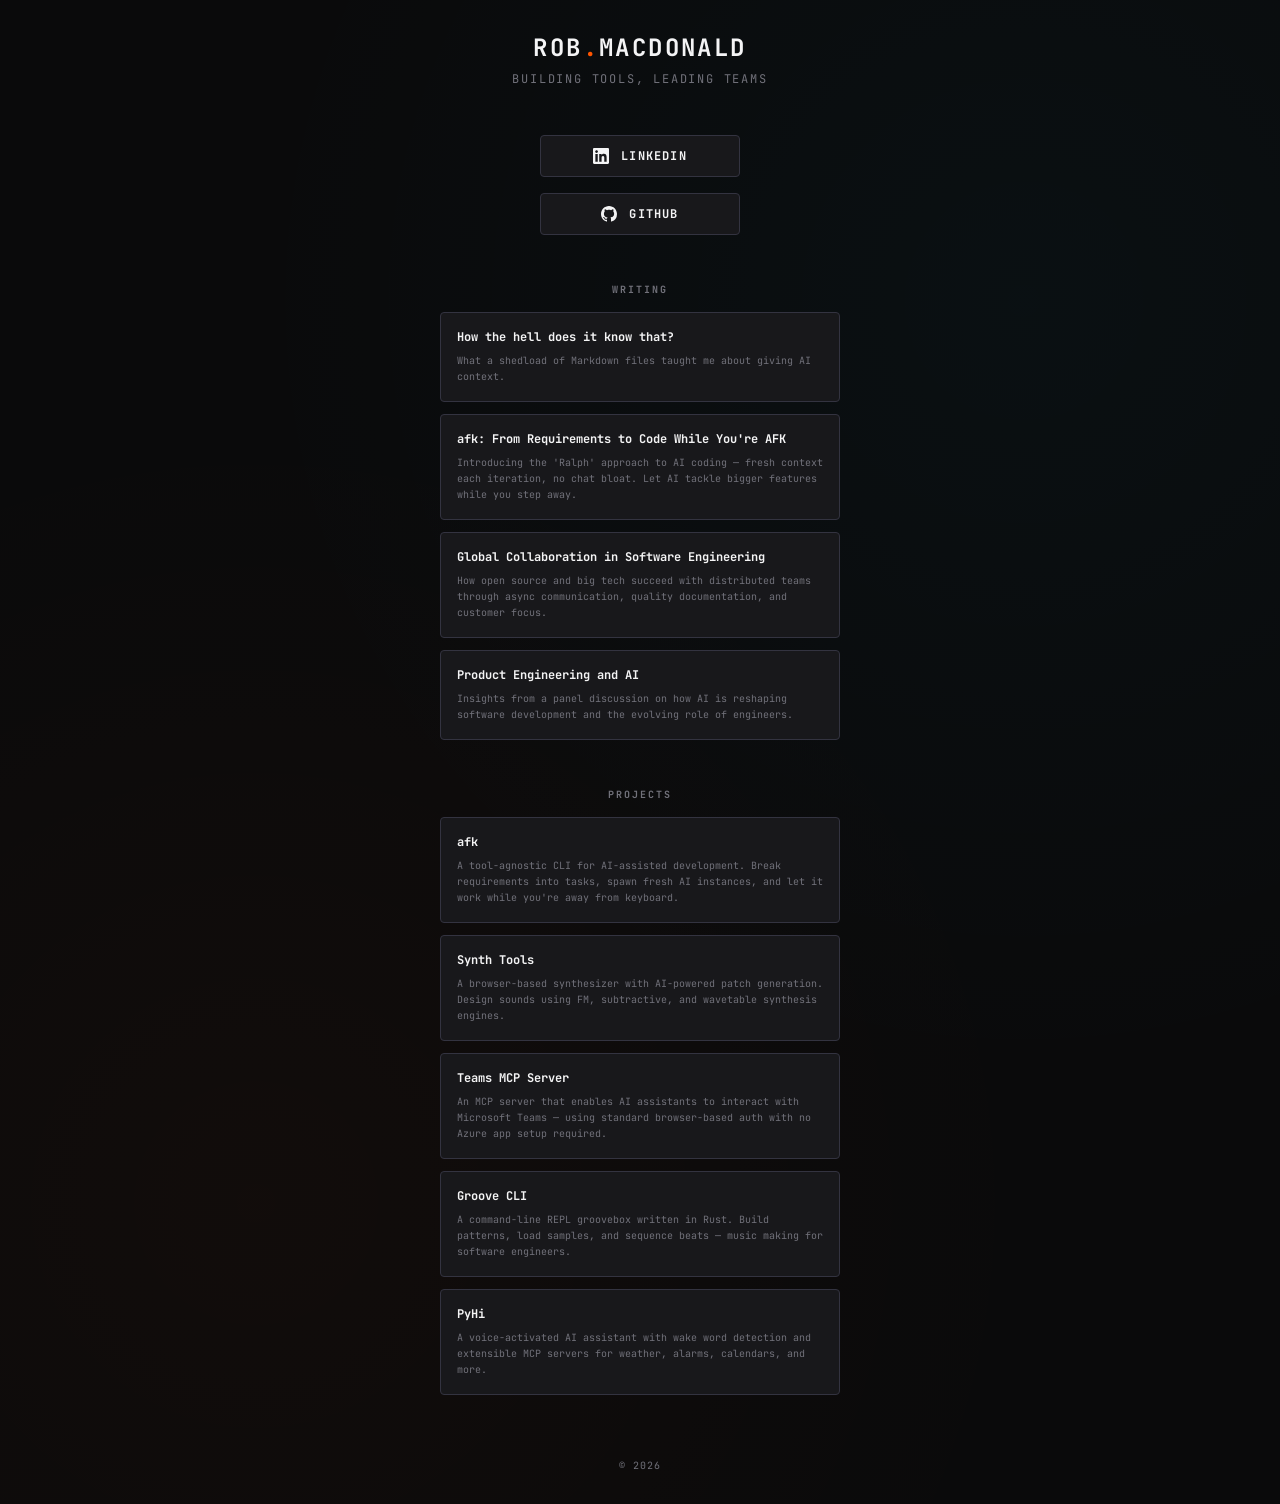
==== index.html @ ab0efc95 "Add LinkedIn article on AI context from Markdown files. Co-authored-by: Cursor <cursoragent@cursor.c" ====
<!DOCTYPE html>
<html lang="en">
<head>
  <meta charset="UTF-8">
  <meta name="viewport" content="width=device-width, initial-scale=1.0">
  <title>Rob MacDonald</title>
  <link rel="icon" type="image/svg+xml" href="/favicon.svg">
  <link rel="preconnect" href="https://fonts.googleapis.com">
  <link rel="preconnect" href="https://fonts.gstatic.com" crossorigin>
  <link href="https://fonts.googleapis.com/css2?family=JetBrains+Mono:wght@400;700&display=swap" rel="stylesheet">
  <style>
    :root {
      --bg: #0a0a0b;
      --surface: #18181b;
      --border: #333340;
      --text: #f4f4f5;
      --text-muted: #71717a;
      --orange: #ff5500;
      --cyan: #00c8ff;
    }

    * {
      margin: 0;
      padding: 0;
      box-sizing: border-box;
    }

    body {
      font-family: 'JetBrains Mono', monospace;
      background-color: var(--bg);
      color: var(--text);
      min-height: 100vh;
      display: flex;
      align-items: center;
      justify-content: center;
      background-image: 
        radial-gradient(circle at 20% 80%, rgba(255, 85, 0, 0.03) 0%, transparent 50%),
        radial-gradient(circle at 80% 20%, rgba(0, 200, 255, 0.03) 0%, transparent 50%);
    }

    .container {
      text-align: center;
      padding: 2rem;
    }

    h1 {
      font-size: 1.5rem;
      font-weight: 700;
      letter-spacing: 0.1em;
      text-transform: uppercase;
      margin-bottom: 0.5rem;
    }

    .title-accent {
      color: var(--orange);
    }

    .subtitle {
      font-size: 0.75rem;
      color: var(--text-muted);
      letter-spacing: 0.15em;
      text-transform: uppercase;
      margin-bottom: 3rem;
    }

    .links {
      display: flex;
      flex-direction: column;
      gap: 1rem;
      align-items: center;
    }

    .link {
      display: inline-flex;
      align-items: center;
      gap: 0.75rem;
      padding: 0.75rem 1.5rem;
      background: var(--surface);
      border: 1px solid var(--border);
      border-radius: 4px;
      color: var(--text);
      text-decoration: none;
      font-size: 0.75rem;
      font-weight: 700;
      letter-spacing: 0.1em;
      text-transform: uppercase;
      transition: all 0.2s ease;
      min-width: 200px;
      justify-content: center;
    }

    .link:hover {
      border-color: var(--orange);
      box-shadow: 0 0 20px rgba(255, 85, 0, 0.15);
      transform: translateY(-2px);
    }

    .link svg {
      width: 16px;
      height: 16px;
      fill: currentColor;
    }

    .link:hover svg {
      fill: var(--orange);
    }

    .link--synth:hover {
      border-color: var(--cyan);
      box-shadow: 0 0 20px rgba(0, 200, 255, 0.15);
    }

    .link--synth:hover svg {
      fill: var(--cyan);
    }

    .articles {
      margin-top: 3rem;
      text-align: left;
      max-width: 400px;
    }

    .section-title {
      font-size: 0.625rem;
      color: var(--text-muted);
      letter-spacing: 0.2em;
      text-transform: uppercase;
      margin-bottom: 1rem;
      text-align: center;
    }

    .article {
      display: block;
      padding: 1rem;
      background: var(--surface);
      border: 1px solid var(--border);
      border-radius: 4px;
      text-decoration: none;
      margin-bottom: 0.75rem;
      transition: all 0.2s ease;
    }

    .article:hover {
      border-color: var(--orange);
      box-shadow: 0 0 20px rgba(255, 85, 0, 0.1);
    }

    .article-title {
      font-size: 0.75rem;
      font-weight: 700;
      color: var(--text);
      margin-bottom: 0.5rem;
    }

    .article:hover .article-title {
      color: var(--orange);
    }

    .article--project:hover {
      border-color: var(--cyan);
      box-shadow: 0 0 20px rgba(0, 200, 255, 0.1);
    }

    .article--project:hover .article-title {
      color: var(--cyan);
    }

    .article-desc {
      font-size: 0.625rem;
      color: var(--text-muted);
      line-height: 1.6;
    }

    .footer {
      margin-top: 4rem;
      font-size: 0.625rem;
      color: var(--text-muted);
      letter-spacing: 0.1em;
    }
  </style>
</head>
<body>
  <div class="container">
    <h1>Rob<span class="title-accent">.</span>MacDonald</h1>
    <p class="subtitle">Building Tools, Leading Teams</p>
    
    <nav class="links">
      <a href="https://www.linkedin.com/in/rob-macdonald/" class="link" target="_blank" rel="noopener">
        <svg viewBox="0 0 24 24" xmlns="http://www.w3.org/2000/svg">
          <path d="M20.447 20.452h-3.554v-5.569c0-1.328-.027-3.037-1.852-3.037-1.853 0-2.136 1.445-2.136 2.939v5.667H9.351V9h3.414v1.561h.046c.477-.9 1.637-1.85 3.37-1.85 3.601 0 4.267 2.37 4.267 5.455v6.286zM5.337 7.433c-1.144 0-2.063-.926-2.063-2.065 0-1.138.92-2.063 2.063-2.063 1.14 0 2.064.925 2.064 2.063 0 1.139-.925 2.065-2.064 2.065zm1.782 13.019H3.555V9h3.564v11.452zM22.225 0H1.771C.792 0 0 .774 0 1.729v20.542C0 23.227.792 24 1.771 24h20.451C23.2 24 24 23.227 24 22.271V1.729C24 .774 23.2 0 22.222 0h.003z"/>
        </svg>
        LinkedIn
      </a>
      
      <a href="https://github.com/m0nkmaster" class="link" target="_blank" rel="noopener">
        <svg viewBox="0 0 24 24" xmlns="http://www.w3.org/2000/svg">
          <path d="M12 0C5.37 0 0 5.37 0 12c0 5.31 3.435 9.795 8.205 11.385.6.105.825-.255.825-.57 0-.285-.015-1.23-.015-2.235-3.015.555-3.795-.735-4.035-1.41-.135-.345-.72-1.41-1.23-1.695-.42-.225-1.02-.78-.015-.795.945-.015 1.62.87 1.845 1.23 1.08 1.815 2.805 1.305 3.495.99.105-.78.42-1.305.765-1.605-2.67-.3-5.46-1.335-5.46-5.925 0-1.305.465-2.385 1.23-3.225-.12-.3-.54-1.53.12-3.18 0 0 1.005-.315 3.3 1.23.96-.27 1.98-.405 3-.405s2.04.135 3 .405c2.295-1.56 3.3-1.23 3.3-1.23.66 1.65.24 2.88.12 3.18.765.84 1.23 1.905 1.23 3.225 0 4.605-2.805 5.625-5.475 5.925.435.375.81 1.095.81 2.22 0 1.605-.015 2.895-.015 3.3 0 .315.225.69.825.57A12.02 12.02 0 0024 12c0-6.63-5.37-12-12-12z"/>
        </svg>
        GitHub
      </a>
    </nav>
    
    <section class="articles">
      <h2 class="section-title">Writing</h2>
      
      <a href="https://www.linkedin.com/pulse/how-hell-does-know-rob-macdonald-uwgbe" class="article" target="_blank" rel="noopener">
        <h3 class="article-title">How the hell does it know that?</h3>
        <p class="article-desc">What a shedload of Markdown files taught me about giving AI context.</p>
      </a>
      
      <a href="https://www.linkedin.com/pulse/afk-laid-back-way-work-ai-bigger-features-rob-macdonald-viewe/" class="article" target="_blank" rel="noopener">
        <h3 class="article-title">afk: From Requirements to Code While You're AFK</h3>
        <p class="article-desc">Introducing the 'Ralph' approach to AI coding — fresh context each iteration, no chat bloat. Let AI tackle bigger features while you step away.</p>
      </a>
      
      <a href="https://www.linkedin.com/pulse/global-collaboration-software-engineering-rob-macdonald-ys1gf" class="article" target="_blank" rel="noopener">
        <h3 class="article-title">Global Collaboration in Software Engineering</h3>
        <p class="article-desc">How open source and big tech succeed with distributed teams through async communication, quality documentation, and customer focus.</p>
      </a>
      
      <a href="https://www.linkedin.com/pulse/product-engineering-ai-redefining-software-rob-macdonald-lkiae" class="article" target="_blank" rel="noopener">
        <h3 class="article-title">Product Engineering and AI</h3>
        <p class="article-desc">Insights from a panel discussion on how AI is reshaping software development and the evolving role of engineers.</p>
      </a>
    </section>
    
    <section class="articles">
      <h2 class="section-title">Projects</h2>
      
      <a href="https://github.com/m0nkmaster/afk" class="article article--project" target="_blank" rel="noopener">
        <h3 class="article-title">afk</h3>
        <p class="article-desc">A tool-agnostic CLI for AI-assisted development. Break requirements into tasks, spawn fresh AI instances, and let it work while you're away from keyboard.</p>
      </a>
      
      <a href="https://synthtools.robmacdonald.com" class="article article--project" target="_blank" rel="noopener">
        <h3 class="article-title">Synth Tools</h3>
        <p class="article-desc">A browser-based synthesizer with AI-powered patch generation. Design sounds using FM, subtractive, and wavetable synthesis engines.</p>
      </a>
      
      <a href="https://github.com/m0nkmaster/msteams-mcp" class="article article--project" target="_blank" rel="noopener">
        <h3 class="article-title">Teams MCP Server</h3>
        <p class="article-desc">An MCP server that enables AI assistants to interact with Microsoft Teams — using standard browser-based auth with no Azure app setup required.</p>
      </a>
      
      <a href="https://github.com/m0nkmaster/groove-cli" class="article article--project" target="_blank" rel="noopener">
        <h3 class="article-title">Groove CLI</h3>
        <p class="article-desc">A command-line REPL groovebox written in Rust. Build patterns, load samples, and sequence beats — music making for software engineers.</p>
      </a>
      
      <a href="https://github.com/m0nkmaster/pyhi" class="article article--project" target="_blank" rel="noopener">
        <h3 class="article-title">PyHi</h3>
        <p class="article-desc">A voice-activated AI assistant with wake word detection and extensible MCP servers for weather, alarms, calendars, and more.</p>
      </a>
    </section>
    
    <footer class="footer">
      © 2026
    </footer>
  </div>
</body>
</html>
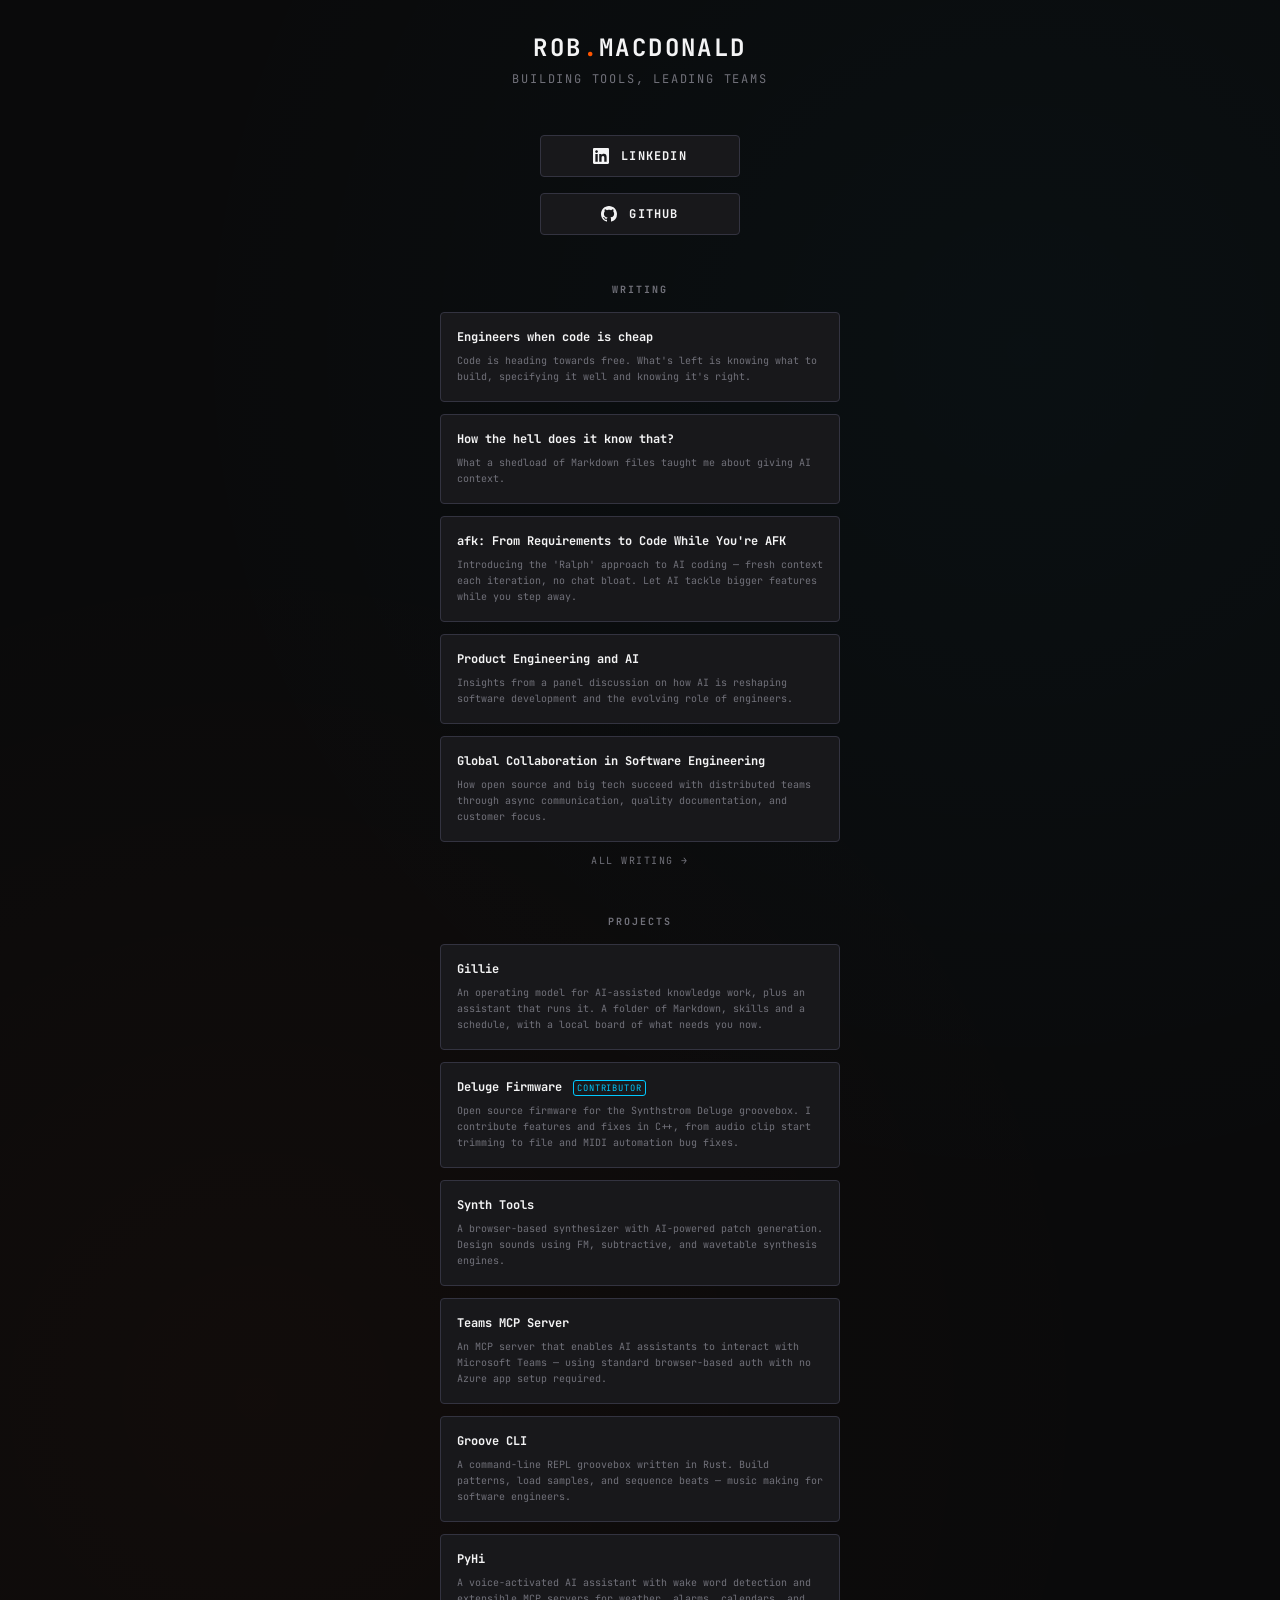
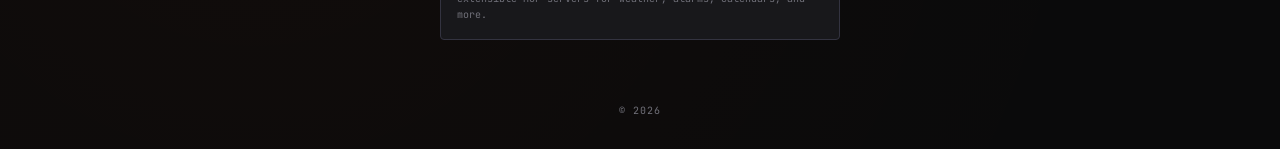
==== commit b6254fd9: "Add article pages, Gillie and Deluge projects, drop afk project Co-Authored-By: Claude Opus 5.5 <nor" ====
--- a/index.html
+++ b/index.html
@@ -171,6 +171,43 @@
       line-height: 1.6;
     }
 
+    .article--static:hover {
+      border-color: var(--border);
+      box-shadow: none;
+    }
+
+    .article--static:hover .article-title {
+      color: var(--text);
+    }
+
+    .tag {
+      font-size: 0.55rem;
+      font-weight: 400;
+      color: var(--cyan);
+      border: 1px solid var(--cyan);
+      border-radius: 3px;
+      padding: 0.1em 0.4em;
+      margin-left: 0.4em;
+      letter-spacing: 0.1em;
+      text-transform: uppercase;
+      vertical-align: middle;
+    }
+
+    .all-link {
+      display: block;
+      text-align: center;
+      font-size: 0.625rem;
+      color: var(--text-muted);
+      letter-spacing: 0.15em;
+      text-transform: uppercase;
+      text-decoration: none;
+      margin-top: 0.5rem;
+    }
+
+    .all-link:hover {
+      color: var(--orange);
+    }
+
     .footer {
       margin-top: 4rem;
       font-size: 0.625rem;
@@ -203,33 +240,45 @@
     <section class="articles">
       <h2 class="section-title">Writing</h2>
       
-      <a href="https://www.linkedin.com/pulse/how-hell-does-know-rob-macdonald-uwgbe" class="article" target="_blank" rel="noopener">
+      <a href="/writing/engineers-when-code-is-cheap/" class="article">
+        <h3 class="article-title">Engineers when code is cheap</h3>
+        <p class="article-desc">Code is heading towards free. What's left is knowing what to build, specifying it well and knowing it's right.</p>
+      </a>
+      
+      <a href="/writing/how-the-hell-does-it-know-that/" class="article">
         <h3 class="article-title">How the hell does it know that?</h3>
         <p class="article-desc">What a shedload of Markdown files taught me about giving AI context.</p>
       </a>
       
-      <a href="https://www.linkedin.com/pulse/afk-laid-back-way-work-ai-bigger-features-rob-macdonald-viewe/" class="article" target="_blank" rel="noopener">
+      <a href="/writing/afk/" class="article">
         <h3 class="article-title">afk: From Requirements to Code While You're AFK</h3>
         <p class="article-desc">Introducing the 'Ralph' approach to AI coding — fresh context each iteration, no chat bloat. Let AI tackle bigger features while you step away.</p>
       </a>
       
-      <a href="https://www.linkedin.com/pulse/global-collaboration-software-engineering-rob-macdonald-ys1gf" class="article" target="_blank" rel="noopener">
+      <a href="/writing/product-engineering-and-ai/" class="article">
+        <h3 class="article-title">Product Engineering and AI</h3>
+        <p class="article-desc">Insights from a panel discussion on how AI is reshaping software development and the evolving role of engineers.</p>
+      </a>
+      
+      <a href="/writing/global-collaboration-in-software-engineering/" class="article">
         <h3 class="article-title">Global Collaboration in Software Engineering</h3>
         <p class="article-desc">How open source and big tech succeed with distributed teams through async communication, quality documentation, and customer focus.</p>
       </a>
       
-      <a href="https://www.linkedin.com/pulse/product-engineering-ai-redefining-software-rob-macdonald-lkiae" class="article" target="_blank" rel="noopener">
-        <h3 class="article-title">Product Engineering and AI</h3>
-        <p class="article-desc">Insights from a panel discussion on how AI is reshaping software development and the evolving role of engineers.</p>
-      </a>
+      <a href="/writing/" class="all-link">All writing &rarr;</a>
     </section>
     
     <section class="articles">
       <h2 class="section-title">Projects</h2>
       
-      <a href="https://github.com/m0nkmaster/afk" class="article article--project" target="_blank" rel="noopener">
-        <h3 class="article-title">afk</h3>
-        <p class="article-desc">A tool-agnostic CLI for AI-assisted development. Break requirements into tasks, spawn fresh AI instances, and let it work while you're away from keyboard.</p>
+      <div class="article article--project article--static">
+        <h3 class="article-title">Gillie</h3>
+        <p class="article-desc">An operating model for AI-assisted knowledge work, plus an assistant that runs it. A folder of Markdown, skills and a schedule, with a local board of what needs you now.</p>
+      </div>
+      
+      <a href="https://github.com/SynthstromAudible/DelugeFirmware/pulls?q=is%3Apr+author%3Am0nkmaster" class="article article--project" target="_blank" rel="noopener">
+        <h3 class="article-title">Deluge Firmware <span class="tag">Contributor</span></h3>
+        <p class="article-desc">Open source firmware for the Synthstrom Deluge groovebox. I contribute features and fixes in C++, from audio clip start trimming to file and MIDI automation bug fixes.</p>
       </a>
       
       <a href="https://synthtools.robmacdonald.com" class="article article--project" target="_blank" rel="noopener">
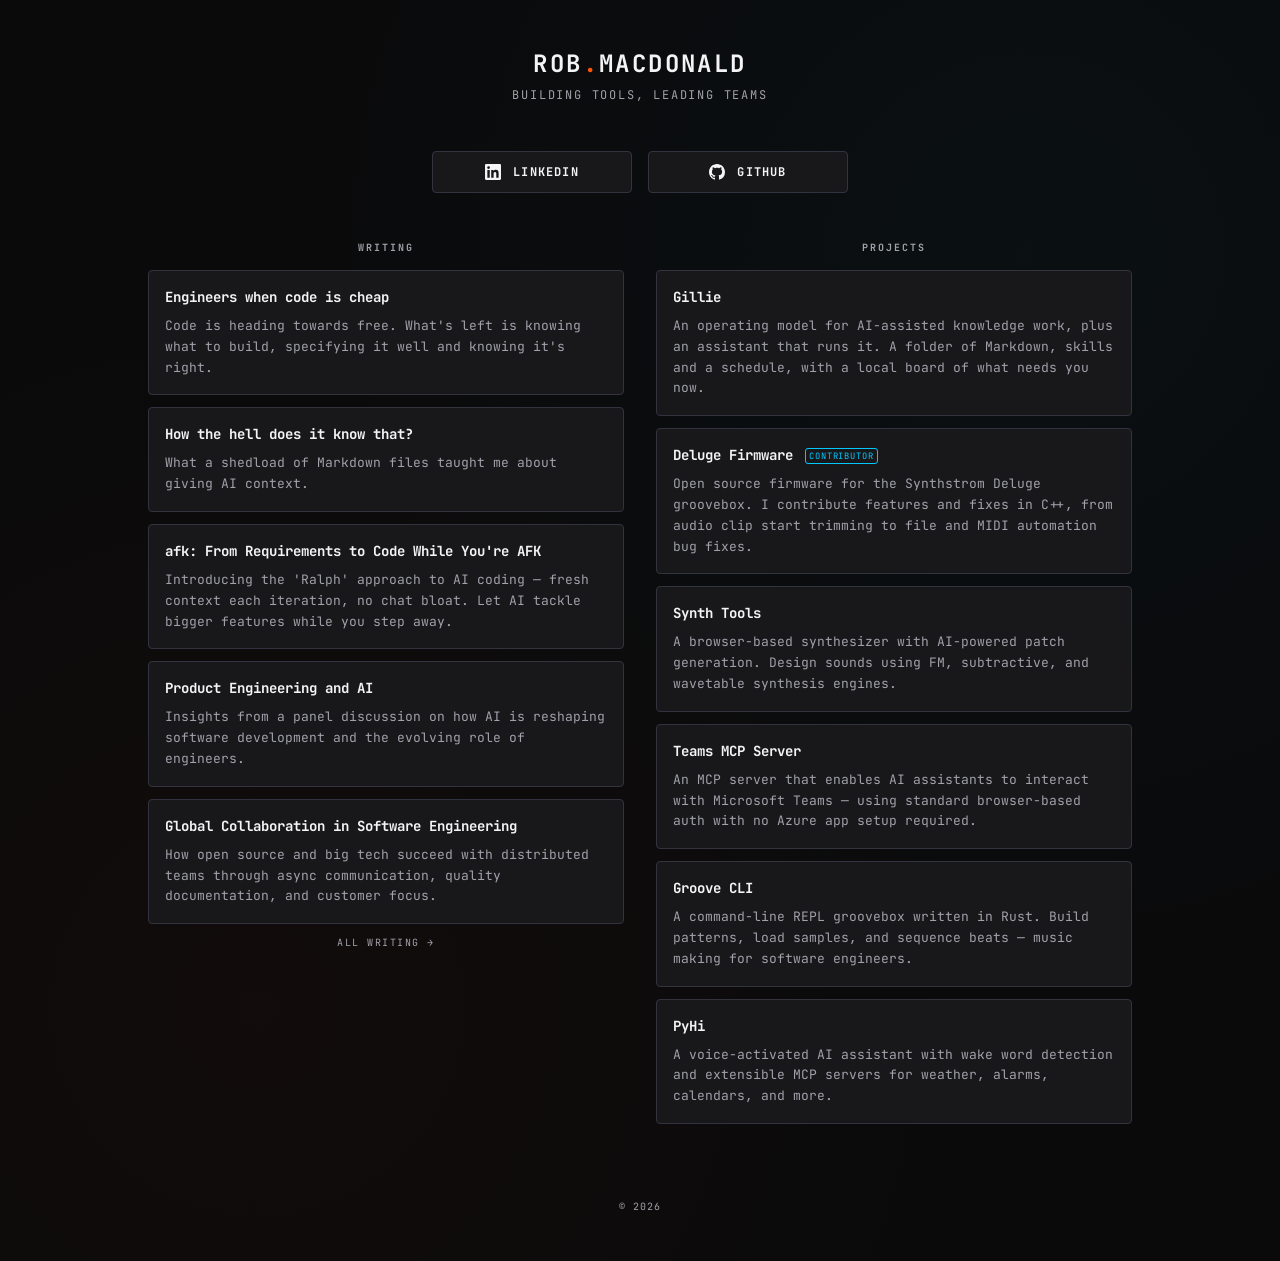
==== commit e4f7c19d: "feat: widen homepage and improve responsive article previews" ====
--- a/index.html
+++ b/index.html
@@ -1,6 +1,7 @@
 <!DOCTYPE html>
-<html lang="en">
+<html lang="en-GB">
 <head>
+  <script>(function(w,d,s,l,i){w[l]=w[l]||[];w[l].push({'gtm.start':new Date().getTime(),event:'gtm.js'});var f=d.getElementsByTagName(s)[0],j=d.createElement(s),dl=l!='dataLayer'?'&l='+l:'';j.async=true;j.src='https://www.googletagmanager.com/gtm.js?id='+i+dl;f.parentNode.insertBefore(j,f);})(window,document,'script','dataLayer','GTM-M8LV8Z5P');</script>
   <meta charset="UTF-8">
   <meta name="viewport" content="width=device-width, initial-scale=1.0">
   <title>Rob MacDonald</title>
@@ -14,7 +15,7 @@
       --surface: #18181b;
       --border: #333340;
       --text: #f4f4f5;
-      --text-muted: #71717a;
+      --text-muted: #a1a1aa;
       --orange: #ff5500;
       --cyan: #00c8ff;
     }
@@ -39,8 +40,10 @@
     }
 
     .container {
+      width: 100%;
+      max-width: 1080px;
       text-align: center;
-      padding: 2rem;
+      padding: clamp(1.25rem, 4vw, 3rem);
     }
 
     h1 {
@@ -65,7 +68,8 @@
 
     .links {
       display: flex;
-      flex-direction: column;
+      flex-wrap: wrap;
+      justify-content: center;
       gap: 1rem;
       align-items: center;
     }
@@ -114,10 +118,51 @@
       fill: var(--cyan);
     }
 
+    .content {
+      display: grid;
+      grid-template-columns: minmax(0, 1fr);
+      gap: 2.5rem;
+      margin-top: 3rem;
+    }
+
     .articles {
-      margin-top: 3rem;
+      min-width: 0;
       text-align: left;
-      max-width: 400px;
+    }
+
+    @media (min-width: 800px) {
+      .content {
+        grid-template-columns: repeat(2, minmax(0, 1fr));
+        gap: 2rem;
+      }
+    }
+
+    @media (max-width: 399px) {
+      h1 {
+        font-size: 1.25rem;
+        letter-spacing: 0.05em;
+      }
+
+      .link {
+        min-width: 0;
+        flex: 1 1 120px;
+        padding-inline: 1rem;
+      }
+    }
+
+    a:focus-visible {
+      outline: 2px solid var(--orange);
+      outline-offset: 4px;
+    }
+
+    @media (prefers-reduced-motion: reduce) {
+      .link, .article {
+        transition: none;
+      }
+
+      .link:hover {
+        transform: none;
+      }
     }
 
     .section-title {
@@ -146,7 +191,9 @@
     }
 
     .article-title {
-      font-size: 0.75rem;
+      font-size: 0.875rem;
+      line-height: 1.5;
+      overflow-wrap: anywhere;
       font-weight: 700;
       color: var(--text);
       margin-bottom: 0.5rem;
@@ -166,7 +213,7 @@
     }
 
     .article-desc {
-      font-size: 0.625rem;
+      font-size: 0.8125rem;
       color: var(--text-muted);
       line-height: 1.6;
     }
@@ -217,6 +264,7 @@
   </style>
 </head>
 <body>
+  <noscript><iframe src="https://www.googletagmanager.com/ns.html?id=GTM-M8LV8Z5P" height="0" width="0" style="display:none;visibility:hidden"></iframe></noscript>
   <div class="container">
     <h1>Rob<span class="title-accent">.</span>MacDonald</h1>
     <p class="subtitle">Building Tools, Leading Teams</p>
@@ -237,6 +285,7 @@
       </a>
     </nav>
     
+    <main class="content">
     <section class="articles">
       <h2 class="section-title">Writing</h2>
       
@@ -302,6 +351,8 @@
       </a>
     </section>
     
+    </main>
+
     <footer class="footer">
       © 2026
     </footer>
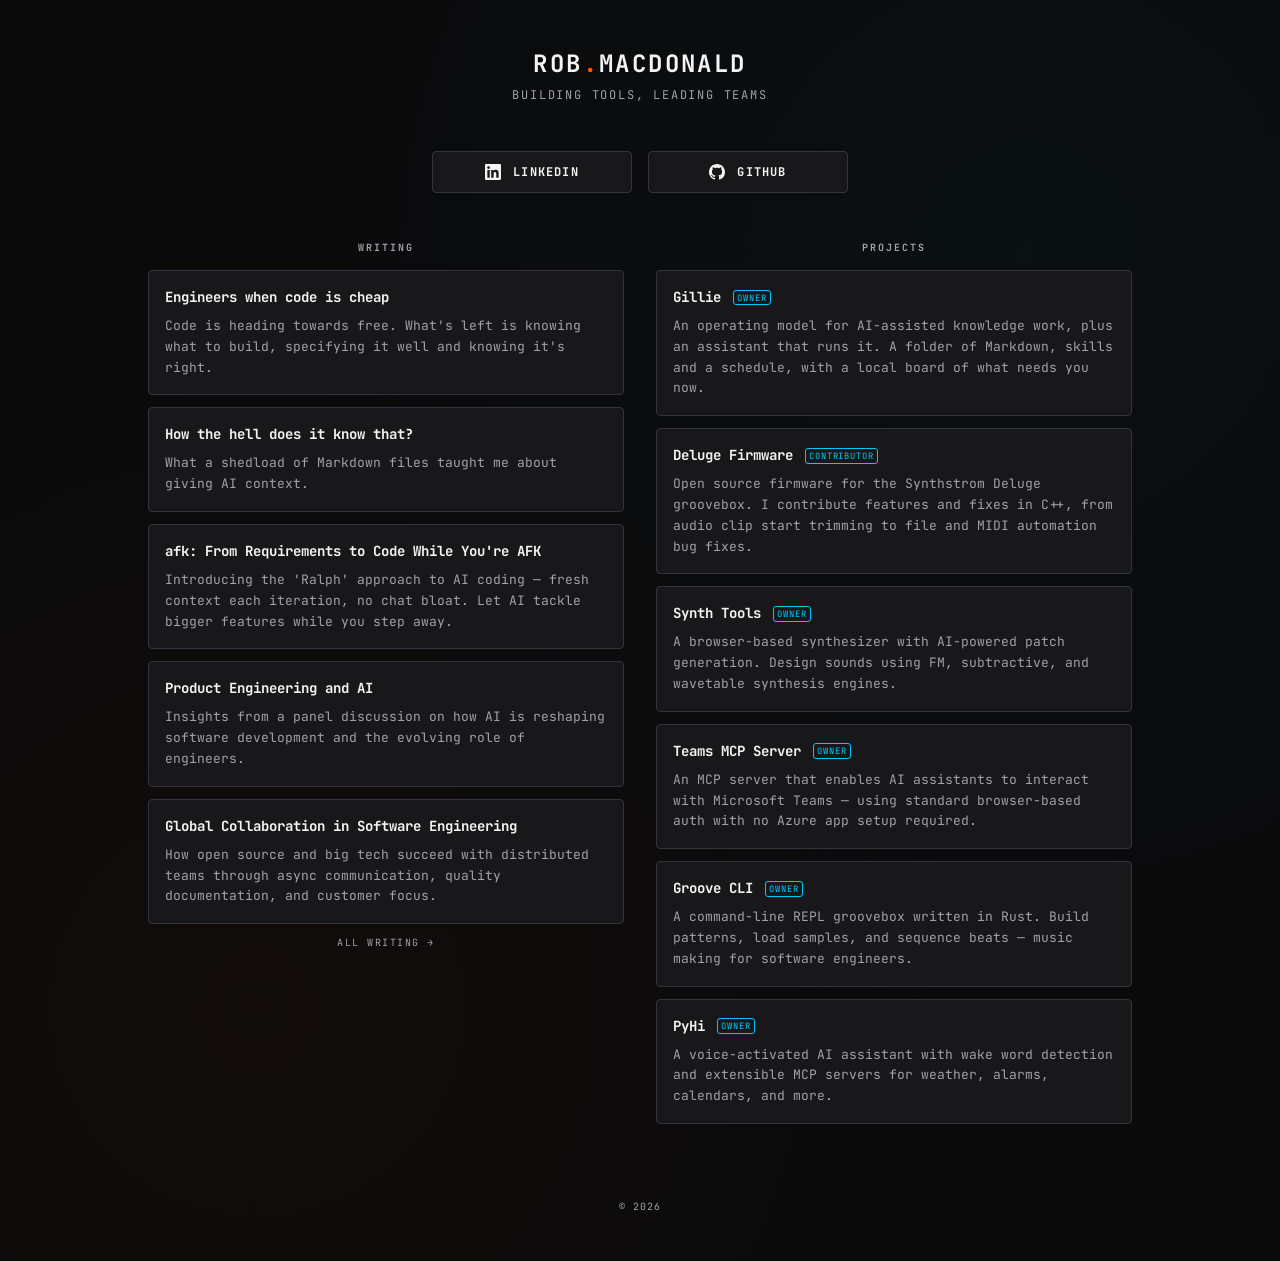
==== commit 85f2cb33: "feat: label owned projects on homepage" ====
--- a/index.html
+++ b/index.html
@@ -321,7 +321,7 @@
       <h2 class="section-title">Projects</h2>
       
       <div class="article article--project article--static">
-        <h3 class="article-title">Gillie</h3>
+        <h3 class="article-title">Gillie <span class="tag">Owner</span></h3>
         <p class="article-desc">An operating model for AI-assisted knowledge work, plus an assistant that runs it. A folder of Markdown, skills and a schedule, with a local board of what needs you now.</p>
       </div>
       
@@ -331,22 +331,22 @@
       </a>
       
       <a href="https://synthtools.robmacdonald.com" class="article article--project" target="_blank" rel="noopener">
-        <h3 class="article-title">Synth Tools</h3>
+        <h3 class="article-title">Synth Tools <span class="tag">Owner</span></h3>
         <p class="article-desc">A browser-based synthesizer with AI-powered patch generation. Design sounds using FM, subtractive, and wavetable synthesis engines.</p>
       </a>
       
       <a href="https://github.com/m0nkmaster/msteams-mcp" class="article article--project" target="_blank" rel="noopener">
-        <h3 class="article-title">Teams MCP Server</h3>
+        <h3 class="article-title">Teams MCP Server <span class="tag">Owner</span></h3>
         <p class="article-desc">An MCP server that enables AI assistants to interact with Microsoft Teams — using standard browser-based auth with no Azure app setup required.</p>
       </a>
       
       <a href="https://github.com/m0nkmaster/groove-cli" class="article article--project" target="_blank" rel="noopener">
-        <h3 class="article-title">Groove CLI</h3>
+        <h3 class="article-title">Groove CLI <span class="tag">Owner</span></h3>
         <p class="article-desc">A command-line REPL groovebox written in Rust. Build patterns, load samples, and sequence beats — music making for software engineers.</p>
       </a>
       
       <a href="https://github.com/m0nkmaster/pyhi" class="article article--project" target="_blank" rel="noopener">
-        <h3 class="article-title">PyHi</h3>
+        <h3 class="article-title">PyHi <span class="tag">Owner</span></h3>
         <p class="article-desc">A voice-activated AI assistant with wake word detection and extensible MCP servers for weather, alarms, calendars, and more.</p>
       </a>
     </section>
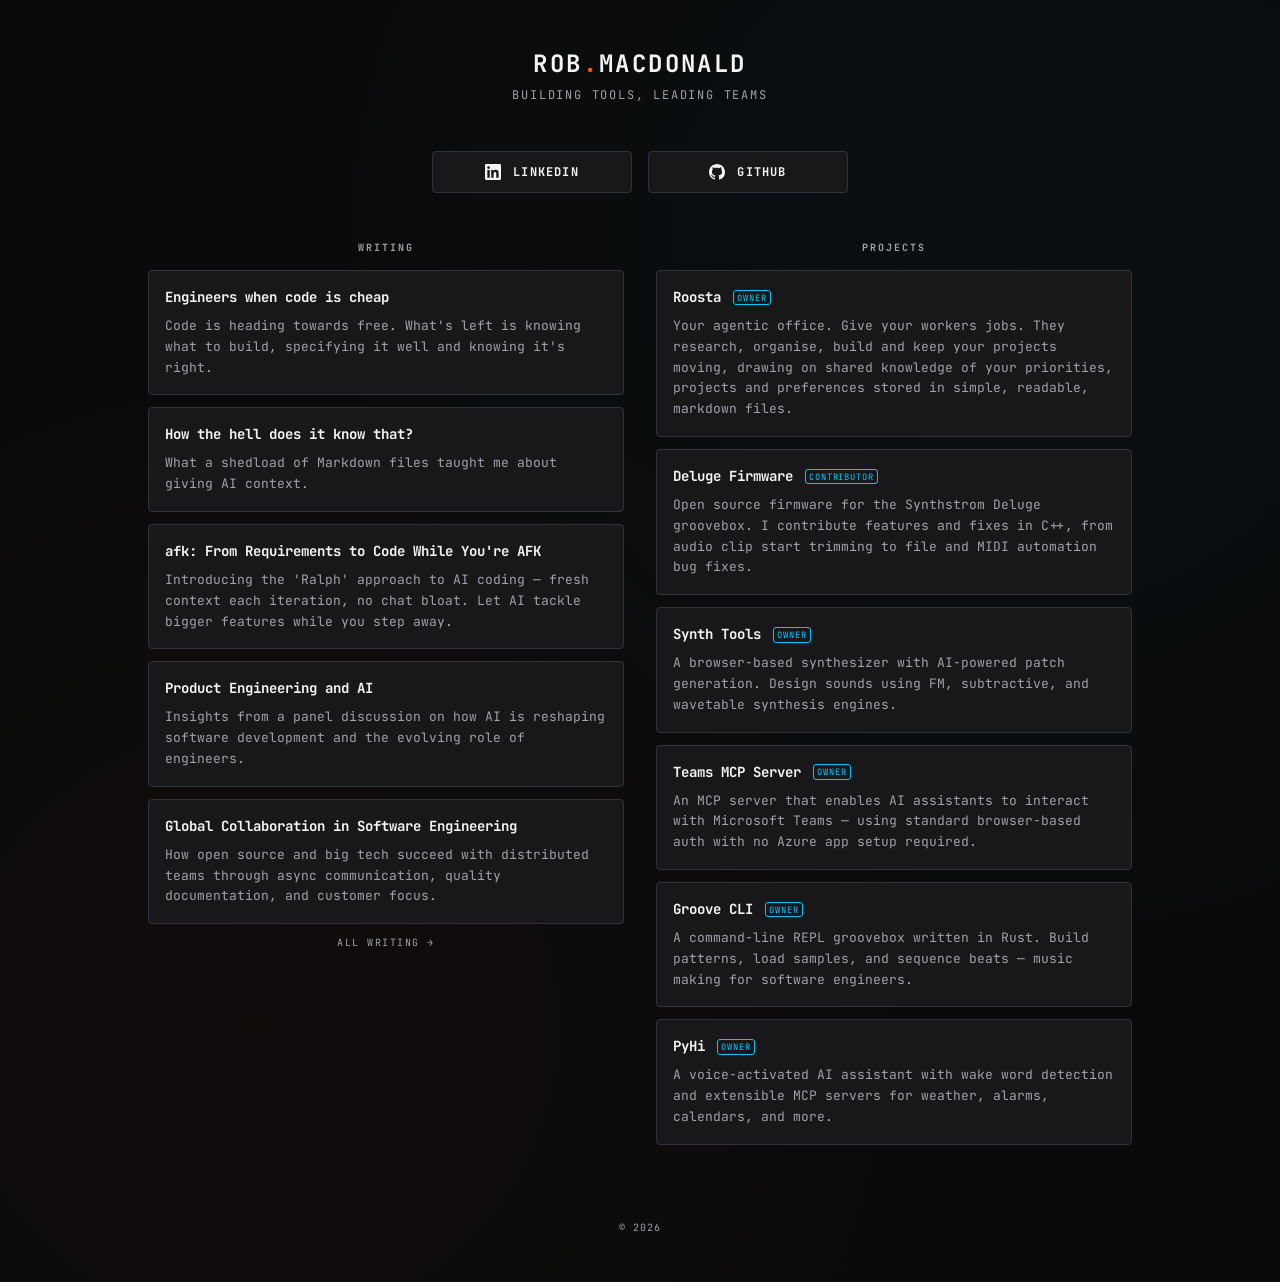
==== commit c2ef773f: "Update homepage project copy from Gillie to Roosta" ====
--- a/index.html
+++ b/index.html
@@ -321,8 +321,8 @@
       <h2 class="section-title">Projects</h2>
       
       <div class="article article--project article--static">
-        <h3 class="article-title">Gillie <span class="tag">Owner</span></h3>
-        <p class="article-desc">An operating model for AI-assisted knowledge work, plus an assistant that runs it. A folder of Markdown, skills and a schedule, with a local board of what needs you now.</p>
+        <h3 class="article-title">Roosta <span class="tag">Owner</span></h3>
+        <p class="article-desc">Your agentic office. Give your workers jobs. They research, organise, build and keep your projects moving, drawing on shared knowledge of your priorities, projects and preferences stored in simple, readable, markdown files.</p>
       </div>
       
       <a href="https://github.com/SynthstromAudible/DelugeFirmware/pulls?q=is%3Apr+author%3Am0nkmaster" class="article article--project" target="_blank" rel="noopener">
